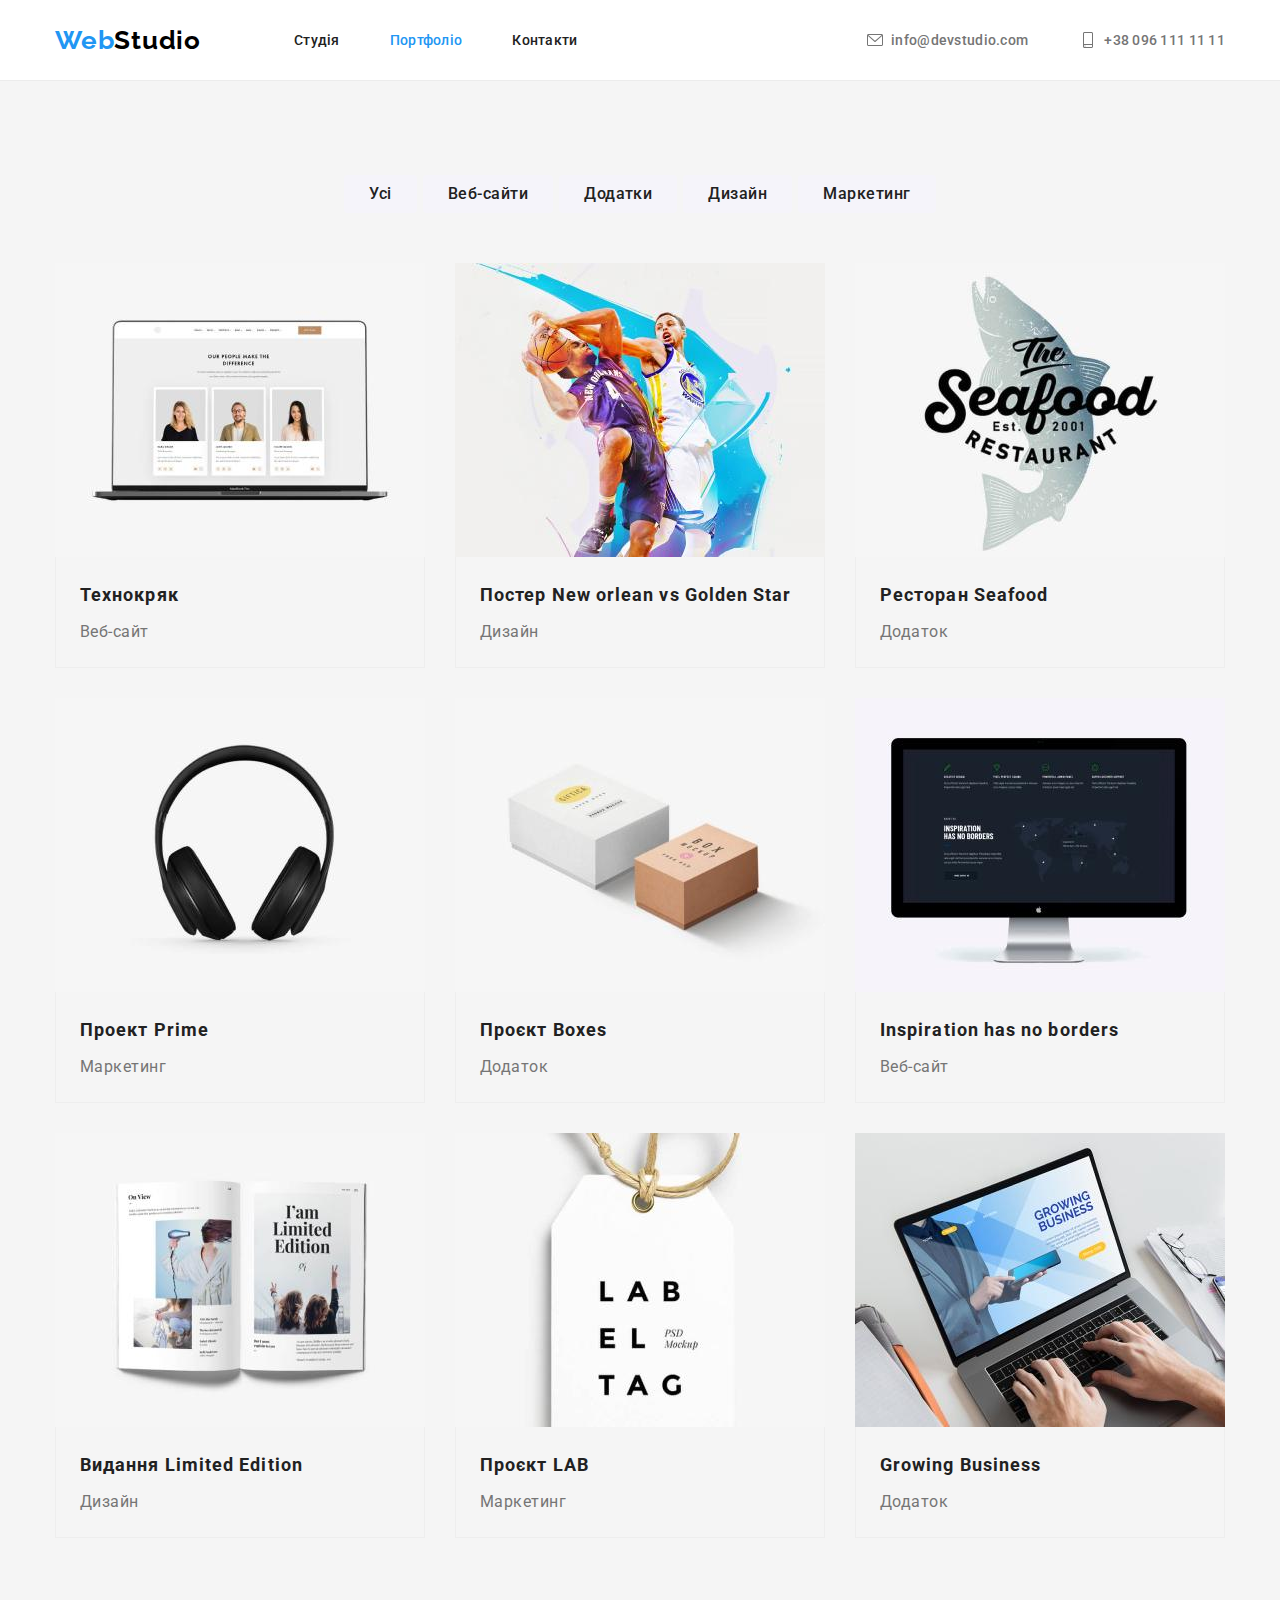
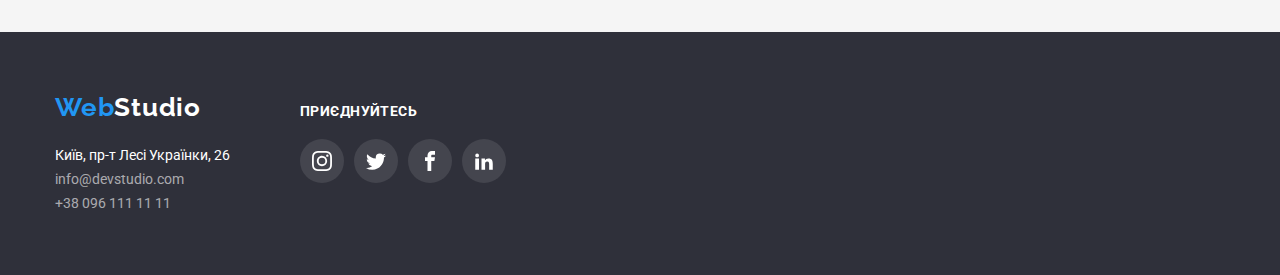
==== portfolio.html @ 689b31d6 "Work is done, waiting for answer" ====
<!DOCTYPE html>
<html lang="uk">
  <head>
    <meta charset="utf-8" />
    <title lang="en">Portfolio</title>
    <link rel="preconnect" href="https://fonts.googleapis.com" />
    <link rel="preconnect" href="https://fonts.gstatic.com" crossorigin />
    <link
      href="https://fonts.googleapis.com/css2?family=Raleway:wght@700&family=Roboto:wght@400;500;700;900&display=swap"
      rel="stylesheet"
    />
    <link
      rel="stylesheet"
      href="https://cdnjs.cloudflare.com/ajax/libs/modern-normalize/1.1.0/modern-normalize.min.css"
    />
    <link rel="stylesheet" href="styles/portfolio.css" />
    <style>
      body {
        font-family: "Roboto", sans-serif;
        color: #212121;
        background-color: #f5f5f5;
      }
    </style>
  </head>
  <body>
    <header class="top">
      <div class="top container">
        <div class="top-nav">
      <nav class="top-nav">
        <ul class="top-nav link list">
          <li><a href="./index.html" class="top-logo" lang="en">
          <span class="first-half-logo-title">Web</span>Studio</a
        ></li>
          <li class="nav-item">
            <a href="./index.html" class="top-nav link">Студія</a>
          </li>
          <li class="nav-item">
            <a href="./portfolio.html" class="top-nav link current">Портфоліо</a>
          </li>
          <li class="nav-item"><a href="./contacts.html" class="top-nav link">Контакти</a></li>
        </ul>
      </nav>
      </div>
      <div class="top-contacts">
      <ul class="top-contacts list"> 
          <li class="nav-item">
            <a  href="info@devstudio.com" class="top-contact link"
              ><svg class="contact-icon"width="20" height="16">
                <use href="./images/icons.svg#icon-envelope"></use>
              </svg>info@devstudio.com</a
            >
          </li>
          <li class="nav-item">
            <a href="tel:+380961111111" class="top-contact link"
              ><svg class="contact-icon"width="20" height="16">
                <use href="./images/icons.svg#icon-smartphone"></use>
              </svg>+38 096 111 11 11</a
            >
          </li>
        </ul>
        </div>
        </div>
    </header>
    <main>
      <section class="portfolio section">
        <div class="portfolio container">
          <div class="filter">
            <h1></h1>
            <ul class="filter list">
              <li class="item">
                <button class="button-filter" type="button">Усі</button>
              </li>
              <li class="item">
                <button class="button-filter" type="button">Веб-сайти</button>
              </li>
              <li class="item">
                <button class="button-filter" type="button">Додатки</button>
              </li>
              <li class="item">
                <button class="button-filter" type="button">Дизайн</button>
              </li>
              <li class="item">
                <button class="button-filter" type="button">Маркетинг</button>
              </li>
            </ul>
          </div>
          <h2></h2>
          <ul class="workexample list container">
            <li class="workexample card">
              <article class="card">
                <div class="card-thumb">
                  <img
                    src="images/prtfl1.jpg"
                    alt="Макбук з презентацією сайту в ньому"
                    width="370"
                    height="294"
                  />
                </div>
                <div class="card-content">
                  <h2 class="workexample-description">Технокряк</h2>
                  <p class="workexample-title">Веб-сайт</p>
                </div>
              </article>
            </li>
            <li class="workexample card">
              <article class="card">
                <div class="card-thumb">
                  <img
                    src="images/prtfl2.jpg"
                    alt="Логотип баскетбольної команди"
                    width="370"
                    height="294"
                  />
                </div>
                <div class="card-content">
                  <h2 class="workexample-description">
                    Постер New orlean vs Golden Star
                  </h2>
                  <p class="workexample-title">Дизайн</p>
                </div>
              </article>
            </li>
            <li class="workexample card">
              <article class="card">
                <div class="card-thumb">
                  <img
                    src="images/prtfl3.jpg"
                    alt="Логотип ресторану"
                    width="370"
                    height="294"
                  />
                </div>
                <div class="card-content">
                  <h2 class="workexample-description">Ресторан Seafood</h2>
                  <p class="workexample-title">Додаток</p>
                </div>
              </article>
            </li>
            <li class="workexample card">
              <article class="card">
                <div class="card-thumb">
                  <img
                    src="images/prtfl4.jpg"
                    alt="Навушники чорного коліру"
                    width="370"
                    height="294"
                  />
                </div>
                <div class="card-content">
                  <h2 class="workexample-description">Проект Prime</h2>
                  <p class="workexample-title">Маркетинг</p>
                </div>
              </article>
            </li>
            <li class="workexample card">
              <article class="card">
                <div class="card-thumb">
                  <img
                    src="images/prtfl5.jpg"
                    alt="Біла та коричнева коробки у закритому вигляді"
                    width="370"
                    height="294"
                  />
                </div>
                <div class="card-content">
                  <h2 class="workexample-description">Проєкт Boxes</h2>
                  <p class="workexample-title">Додаток</p>
                </div>
              </article>
            </li>
            <li class="workexample card">
              <article class="card">
                <div class="card-thumb">
                  <img
                    src="images/prtfl6.jpg"
                    alt="Моноблок з відкритим сайтом розробників софту"
                    width="370"
                    height="294"
                  />
                </div>
                <div class="card-content">
                  <h2 class="workexample-description" lang="en">
                    Inspiration has no borders
                  </h2>
                  <p class="workexample-title">Веб-сайт</p>
                </div>
              </article>
            </li>
            <li class="workexample card">
              <article class="card">
                <div class="card-thumb">
                  <img
                    src="images/prtfl7.jpg"
                    alt="Розгорнутий жіночий журнал"
                    width="370"
                    height="294"
                  />
                </div>
                <div class="card-content">
                  <h2 class="workexample-description">
                    Видання Limited Edition
                  </h2>
                  <p class="workexample-title">Дизайн</p>
                </div>
              </article>
            </li>
            <li class="workexample card">
              <article class="card">
                <div class="card-thumb">
                  <img
                    src="images/prtfl8.jpg"
                    alt="Бірка з написом"
                    width="370"
                    height="294"
                  />
                </div>
                <div class="card-content">
                  <h2 class="workexample-description">Проєкт LAB</h2>
                  <p class="workexample-title">Маркетинг</p>
                </div>
              </article>
            </li>
            <li class="workexample card">
              <article class="card">
                <div class="card-thumb">
                  <img
                    src="images/prtfl9.jpg"
                    alt="Ноутбук з відкритим сайтом додатку в ньому"
                    width="370"
                    height="294"
                  />
                </div>
                <div class="card-content">
                  <h2 class="workexample-description" lang="en">
                    Growing Business
                  </h2>
                  <p class="workexample-title">Додаток</p>
                </div>
              </article>
            </li>
          </ul>
        </div>
      </section>
    </main>
    <footer class="bottom">
      <div class="bottom container">
      <div class="bot-contacts-container">
        <a href="./index.html" class="bot-logo" lang="en"
        ><span class="first-half-logo-title">Web</span>Studio</a
      >
      <address class="contacts">
        <ul class="bot-contacts link list">
          <li>
            <a
              href="https://www.google.com/maps/place/%D0%B1%D1%83%D0%BB%D1%8C%D0%B2%D0%B0%D1%80+%D0%9B%D0%B5%D1%81%D1%96+%D0%A3%D0%BA%D1%80%D0%B0%D1%97%D0%BD%D0%BA%D0%B8,+26,+%D0%9A%D0%B8%D1%97%D0%B2,+%D0%A3%D0%BA%D1%80%D0%B0%D1%97%D0%BD%D0%B0,+02000/@50.4265397,30.5374631,17z/data=!4m13!1m7!3m6!1s0x40d4cf0e033ecbe9:0x57a4dffefec77da0!2z0LHRg9C70YzQstCw0YAg0JvQtdGB0ZYg0KPQutGA0LDRl9C90LrQuCwgMjYsINCa0LjRl9CyLCDQo9C60YDQsNGX0L3QsCwgMDIwMDA!3b1!8m2!3d50.4265807!4d30.5383858!3m4!1s0x40d4cf0e033ecbe9:0x57a4dffefec77da0!8m2!3d50.4265807!4d30.5383858"
              target="_blank"
              class="bot-contact geo link"
              >Київ, пр-т Лесі Українки, 26</a
            >
          </li>
          <li>
            <a href="info@devstudio.com" class="bot-contact link"
              >info@devstudio.com</a
            >
          </li>
          <li>
            <a href="tel:+380961111111" class="bot-contact link"
              >+38 096 111 11 11</a
            >
          </li></ul>
      </address></div>
      <div class="bot-socials">
        <h2 class="bot-socials-title">Приєднуйтесь</h2>
          <ul class="bot-social-links list">
              <li class="bot-social-link item"><a href="https://www.instagram.com/"class="social-link-page"target="_blank"><svg class="bot-social-link-icon" width="20" height="20"><use href="images/icons.svg#icon-instagram"></svg></a></li>
              <li class="bot-social-link item"><a href="https://www.twitter.com"class="social-link-page"target="_blank"><svg class="bot-social-link-icon" width="20" height="20"><use href="images/icons.svg#icon-twitter"></svg></a></li>
              <li class="bot-social-link item"><a href="https://www.facebook.com"class="social-link-page"target="_blank"><svg class="bot-social-link-icon" width="20" height="20"><use href="images/icons.svg#icon-facebook"></svg></a></li>
              <li class="bot-social-link item"><a href="https://www.linkedin.com"class="social-link-page"target="_blank"><svg class="bot-social-link-icon" width="20" height="20"><use href="images/icons.svg#icon-linkedin2"></svg></a></li></ul></div>
      </div>
    </footer>
  </body>
</html>
---- styles/portfolio.css ----
:root {
  --primary-text-color: #212121;
  --paragraph-text-color: #757575;
  --accent-color: #2196f3;
  --primary-background-color: #ffffff;
  --secondary-background-color: #2f303a;
  --primary-button-color: #2196f3;
  --primary-button-accent-text-color: #ffffff;
  --primary-background-button-color: #f5f4fa;
  --card-list-gap: 30px;
}

h1,
h2,
h3,
h4,
h5,
h6,
p {
  margin-top: 0;
  margin-bottom: 0;
}
img {
  display: block;
  max-width: 100%;
  height: auto;
}
li > a {
  color: currentColor;
}

/*HEADER*/
.container {
  width: 1200px;
  margin-right: auto;
  margin-left: auto;
  padding-left: 15px;
  padding-right: 15px;
}
.list {
  list-style: none;
  margin: 0;
  padding: 0;
}
.link {
  text-decoration: none;
}
.top {
  border-bottom: 1px solid #ececec;
  background-color: var(--primary-background-color);
}
.top.container {
  display: flex;
  align-items: center;
  border: none;
}

.top-logo {
  font-family: "Raleway", sans-serif;
  font-size: 26px;
  font-weight: 700;
  line-height: calc(31 / 26);
  color: #000000;
  text-decoration: none;
  letter-spacing: 0.03em;
  text-align: center;
  vertical-align: top;
  margin-right: 93px;
  padding-top: 24px;
  padding-bottom: 25px;
}
.first-half-logo-title {
  color: var(--accent-color);
}
.top-nav.link {
  display: flex;
  align-items: center;
  font-family: "Roboto", sans-serif;
  font-style: normal;
  font-size: 14px;
  font-weight: 500;
  color: var(--primary-text-color);
  line-height: calc(16 / 14);
  letter-spacing: 0.02em;
  text-align: center;
  vertical-align: top;
}
.nav-item {
  margin-right: 50px;
  padding-top: 32px;
  padding-bottom: 32px;
}
.nav-item:last-child {
  margin-right: 0px;
}

.top-nav .link.current {
  color: var(--accent-color);
}
.top-contacts {
  display: flex;
  margin-left: auto;
}

.top-contact.link {
  display: flex;
  align-content: baseline;
  font-family: "Roboto", sans-serif;
  font-size: 14px;
  font-weight: 500;
  line-height: calc(16 / 14);
  color: var(--paragraph-text-color);
  text-align: left;
  vertical-align: middle;
  letter-spacing: 0.02em;
}

.contact-icon {
  margin-right: 6px;
  fill: currentColor;
}

.bot-contact.geo {
  color: var(--primary-background-color);
}

.link:hover,
.link:focus {
  color: var(--accent-color);
}

/*MAIN*/
.section {
  padding-top: 94px;
  padding-bottom: 94px;
}

.filter.list {
  display: flex;
  justify-content: center;
  margin-right: -6px;
}
.filter.list > .item {
  margin-right: 6px;
}
.button-filter {
  font-family: "Roboto", sans-serif;
  font-size: 16px;
  line-height: calc(26 / 16);
  font-weight: 500;
  color: var(--primary-text-color);
  background-color: var(--primary-background-button-color);
  border: none;
  border-radius: 4px;
  padding: 6px 25px;
  text-align: center;
  vertical-align: top;
  letter-spacing: 0.03em;
}
.button-filter:hover,
.button-filter:focus {
  color: var(--primary-button-accent-text-color);
  background-color: var(--primary-button-color);
  cursor: pointer;
  box-shadow: 0px 3px 1px rgba(0, 0, 0, 0.1), 0px 1px 2px rgba(0, 0, 0, 0.08),
    0px 2px 2px rgba(0, 0, 0, 0.12);
}
.workexample.container {
  display: flex;
  flex-wrap: wrap;
  margin-top: 50px;
}

.workexample.card {
  flex-basis: calc(100% / 3 - var(--card-list-gap));
  margin-right: var(--card-list-gap);
  margin-bottom: var(--card-list-gap);
}
.workexample.card:nth-child(n + 7) {
  margin-bottom: 0px;
}
.workexample.card:nth-child(3n + 3) {
  margin-right: 0px;
}
.card:hover {
  box-shadow: 0px 1px 1px rgba(0, 0, 0, 0.12), 0px 4px 4px rgba(0, 0, 0, 0.06),
    1px 4px 6px rgba(0, 0, 0, 0.16);
  background-color: #ffffff;
}
.card-content {
  padding: 20px 24px;
  border-bottom: 1px solid #eeeeee;
  border-left: 1px solid #eeeeee;
  border-right: 1px solid #eeeeee;
}

.workexample-description {
  font-family: "Roboto", sans-serif;
  font-size: 18px;
  line-height: calc(36 / 18);
  font-weight: 700;
  text-align: left;
  vertical-align: top;
  letter-spacing: 0.06em;
  margin-bottom: 4px;
}

.workexample-title {
  font-family: "Roboto", sans-serif;
  line-height: calc(30 / 16);
  color: var(--paragraph-text-color);
  letter-spacing: 0.03em;
  text-align: left;
  vertical-align: top;
}
/*FOOTER*/
.bot-contacts {
  font-style: normal;
  margin-top: 20px;
}
.bot-logo {
  font-family: "Raleway", sans-serif;
  font-size: 26px;
  font-weight: 700;
  line-height: calc(31 / 26);
  color: var(--primary-background-color);
  text-decoration: none;
  letter-spacing: 0.03em;
  text-align: left;
  vertical-align: center;
}
.bottom {
  background-color: var(--secondary-background-color);
  padding-top: 60px;
  padding-bottom: 60px;
}
.bottom:first-child {
  padding-top: 0px;
  padding-bottom: 0px;
}
.bot-contact {
  font-family: "Roboto", sans-serif;
  font-size: 14px;
  line-height: calc(24 / 14);
  text-align: center;
  vertical-align: top;
  color: rgba(255, 255, 255, 0.6);
}
.bottom.container {
  display: flex;
  align-items: baseline;
}
.bot-socials-title {
  font-family: "Roboto", sans-serif;
  font-weight: 700;
  font-size: 14px;
  line-height: calc(16 / 14);
  letter-spacing: 0.03em;
  text-transform: uppercase;
  color: #ffffff;
}
.bot-socials {
  margin-left: 70px;

  width: 206px;
  height: 80px;
}
.bot-social-links {
  margin-top: 20px;
  display: flex;
}

.bot-social-link.item {
  width: 44px;
  height: 44px;
  margin-right: 10px;
  text-align: center;
  color: #ffffff;
  border-radius: 50%;
  background-color: rgba(255, 255, 255, 0.1);
}
.bot-social-link-icon {
  margin-top: 12px;
  fill: currentColor;
}
.bot-social-link.item:hover,
.bot-social-link.item:focus {
  background-color: var(--accent-color);
  color: #ffffff;
}
.bot-social-link:last-of-type {
  margin-right: 0px;
}
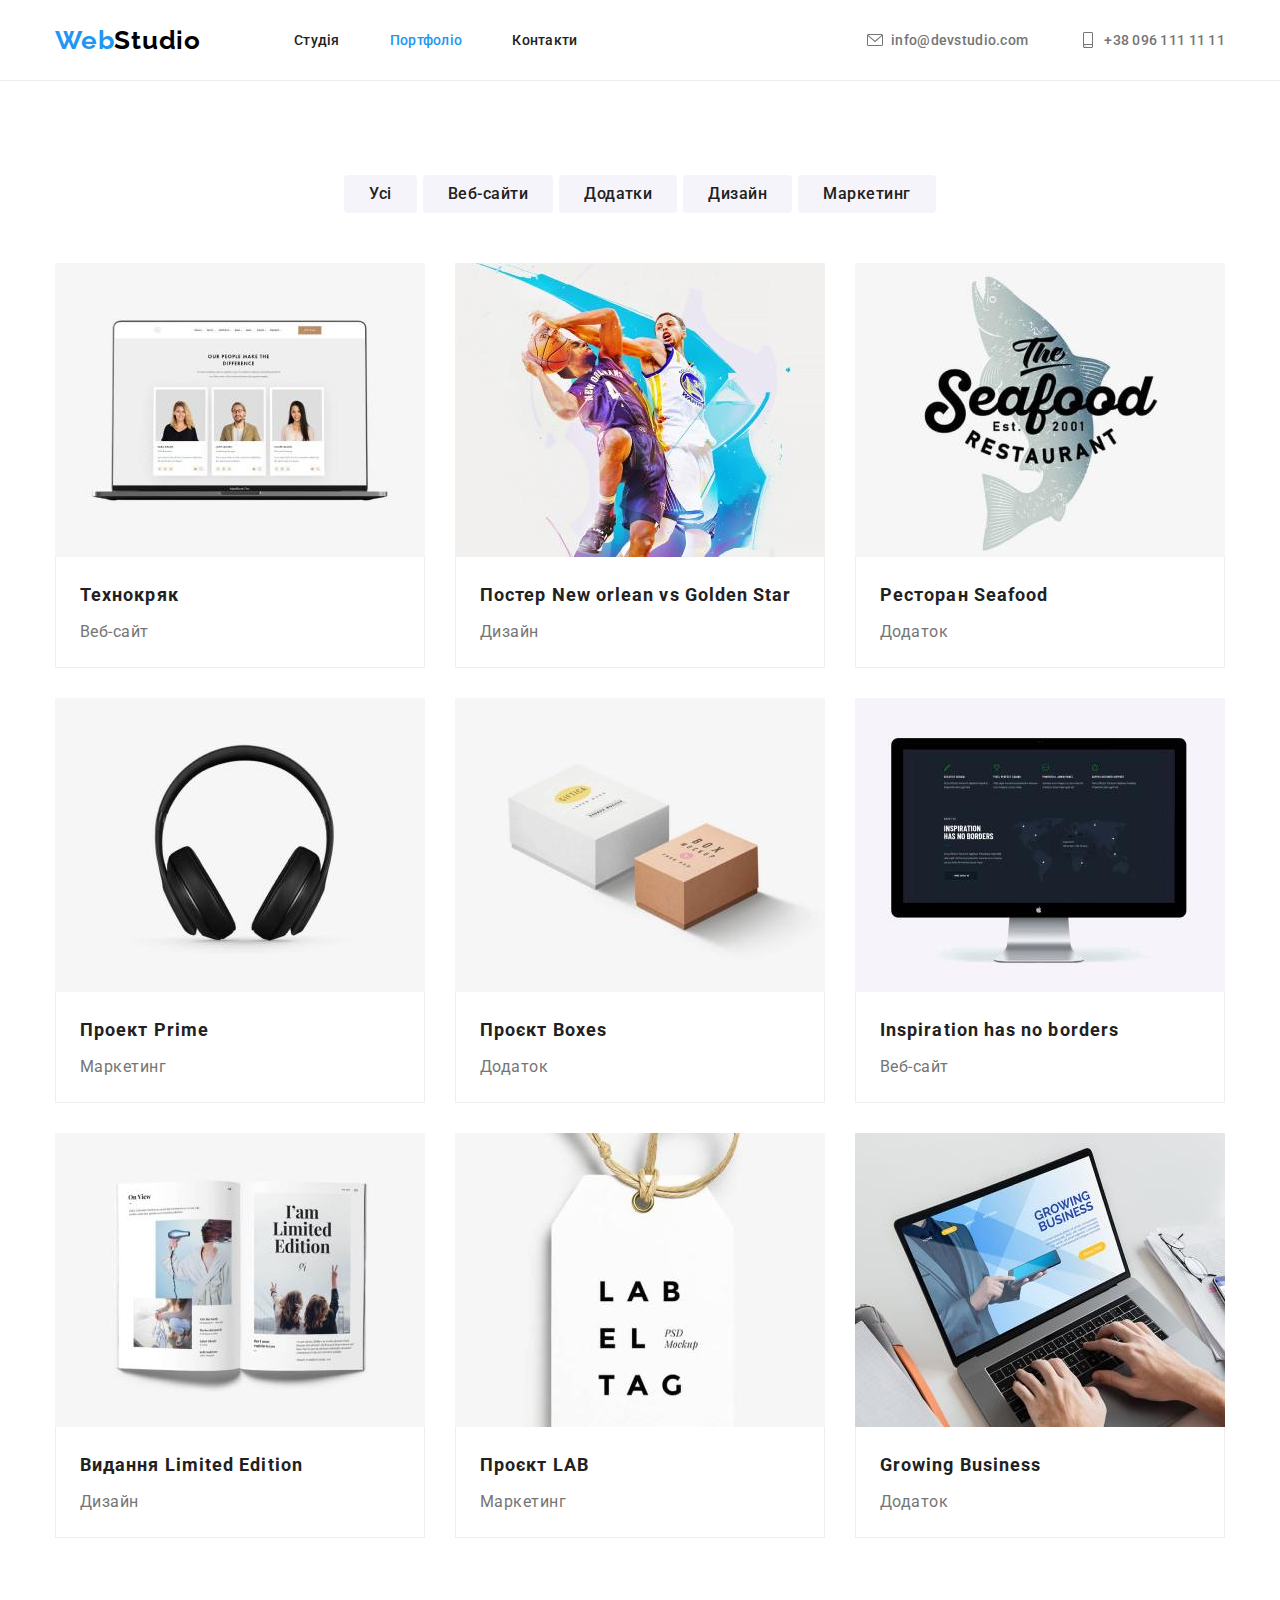
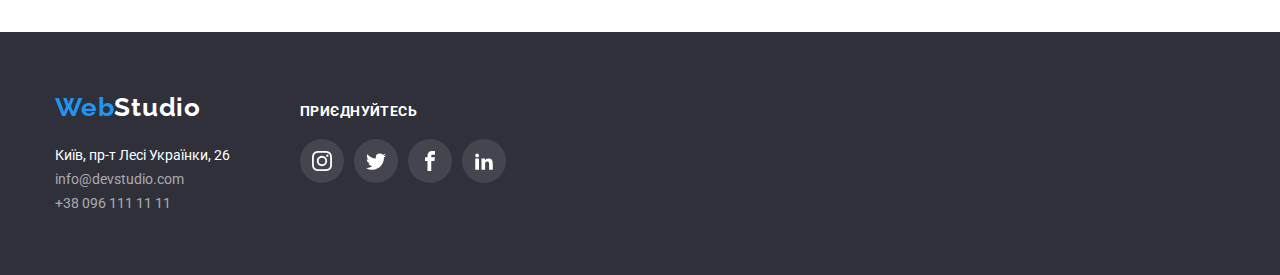
==== commit 81356231: "Fixed" ====
--- a/portfolio.html
+++ b/portfolio.html
@@ -18,7 +18,6 @@
       body {
         font-family: "Roboto", sans-serif;
         color: #212121;
-        background-color: #f5f5f5;
       }
     </style>
   </head>
--- a/styles/portfolio.css
+++ b/styles/portfolio.css
@@ -259,9 +259,13 @@
   text-transform: uppercase;
   color: #ffffff;
 }
+.social-link-page {
+  padding: 12px;
+  padding-top: 12.5px;
+  padding-bottom: 9px;
+}
 .bot-socials {
   margin-left: 70px;
-
   width: 206px;
   height: 80px;
 }
@@ -284,10 +288,12 @@
   fill: currentColor;
 }
 .bot-social-link.item:hover,
-.bot-social-link.item:focus {
+.social-link-page:focus {
+  color: #ffffff;
   background-color: var(--accent-color);
-  color: #ffffff;
-}
+  border-radius: 50%;
+}
+
 .bot-social-link:last-of-type {
   margin-right: 0px;
 }
